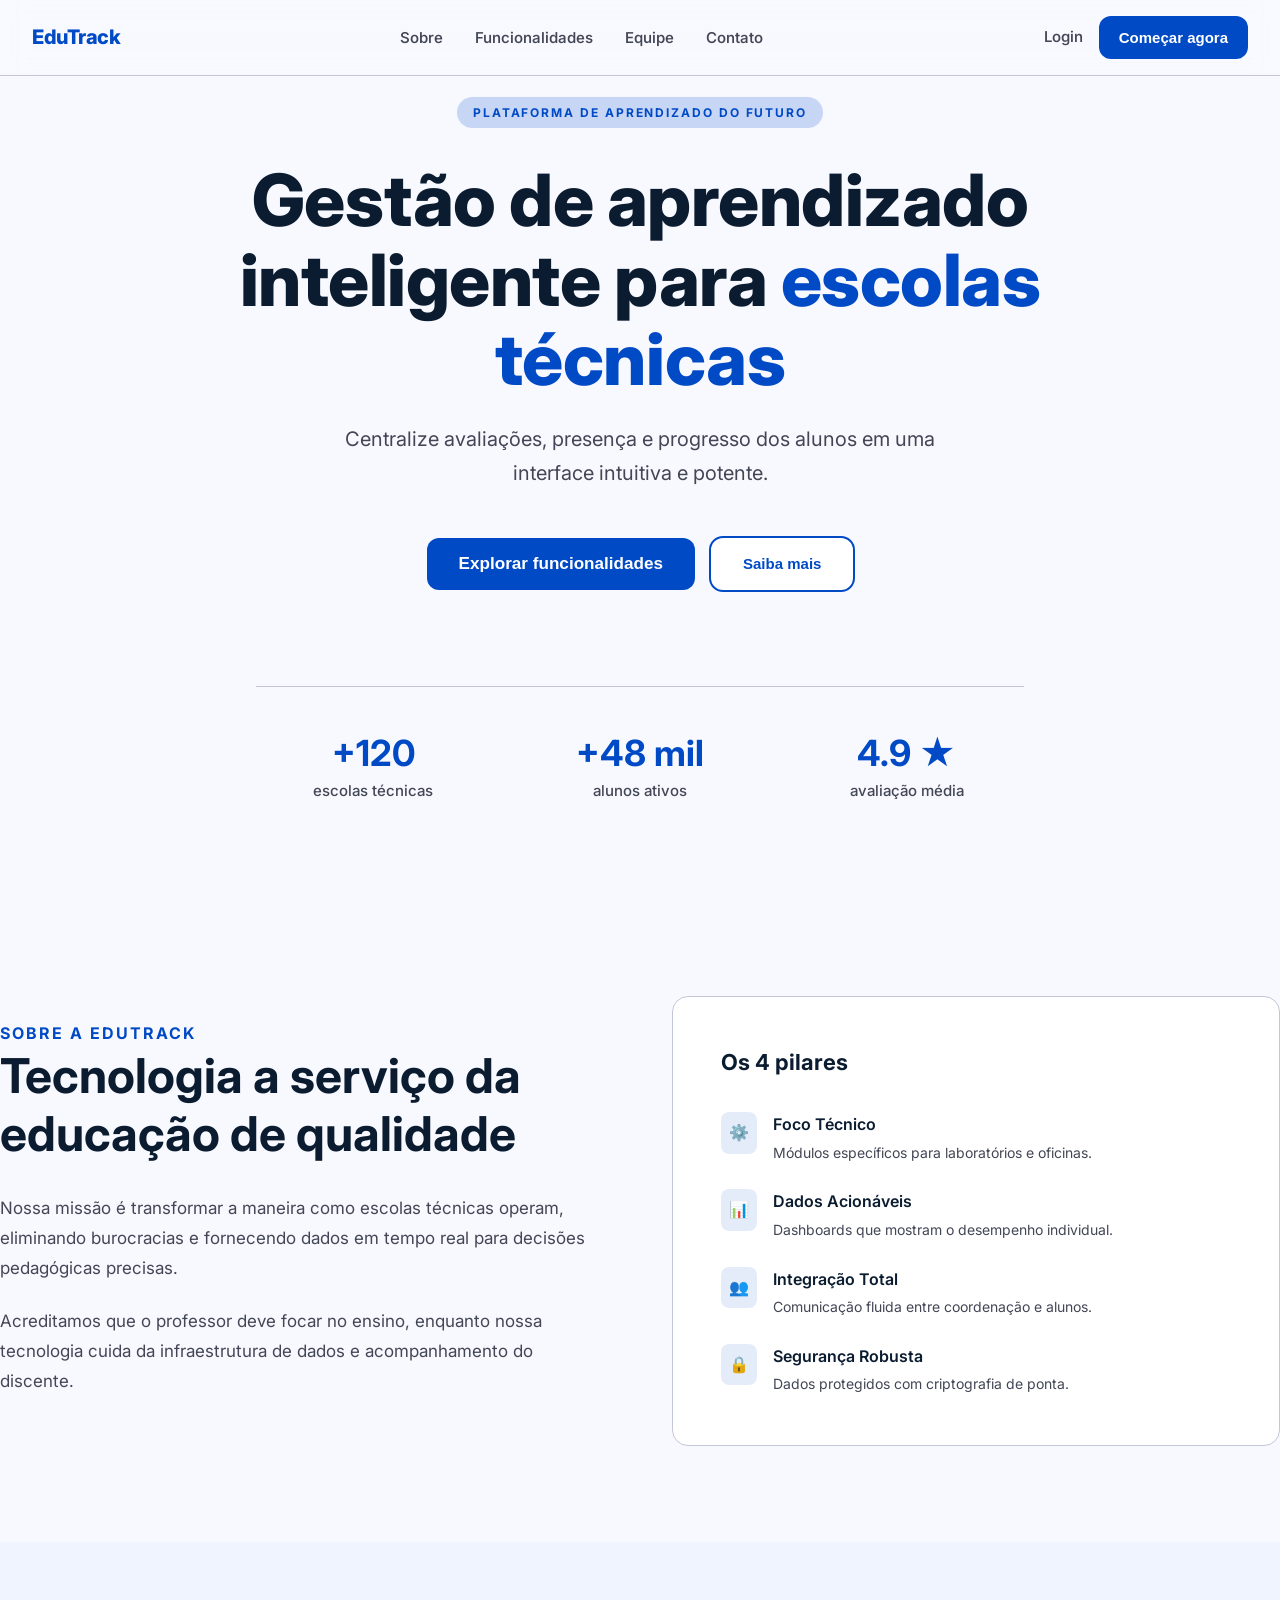
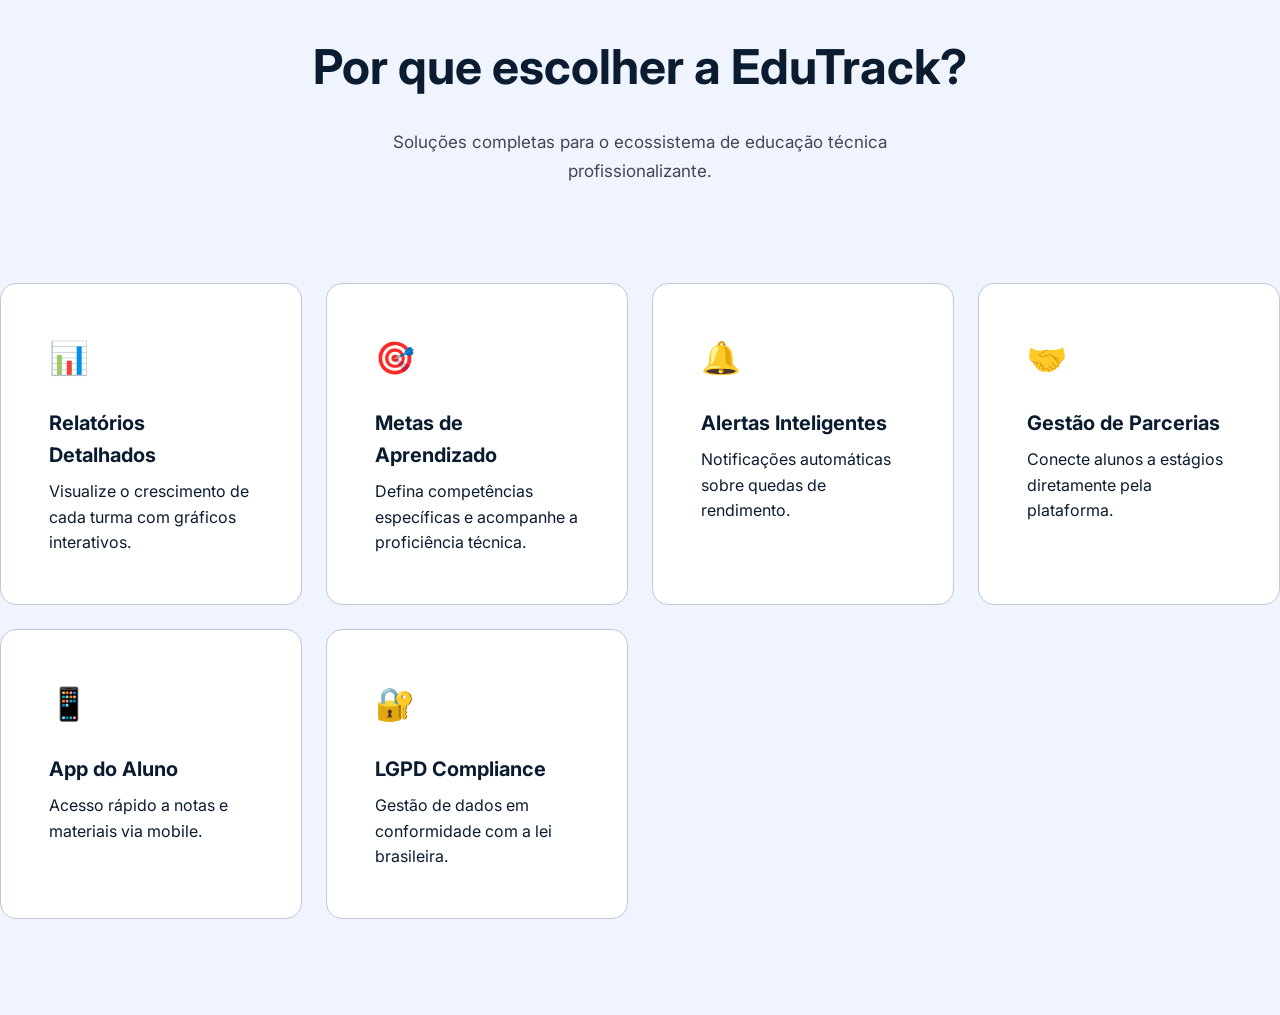
==== Senac-2026/aula_lindingPage/index.html @ ea10cbaa "atulizando e trocando de pasta" ====
<!DOCTYPE html>
<html lang="pt-br">

<head>
    <meta charset="UTF-8">
    <meta name="viewport" content="width=device-width, initial-scale=1.0">

    <link rel="preconnect" href="https://fonts.googleapis.com">
    <link rel="preconnect" href="https://fonts.gstatic.com" crossorigin>
    <link
        href="https://fonts.googleapis.com/css2?family=Inter:ital,opsz,wght@0,14..32,100..900;1,14..32,100..900&family=Roboto:ital,wght@0,100..900;1,100..900&display=swap"
        rel="stylesheet">

    <link rel="stylesheet" href="style.css">


    <title>Landing Page EduTrack</title>
</head>

<body>

    <header class="navbar">
        <nav class="navbar-inner">

            <a href="#" class="navbar-logo">EduTrack</a>

            <ul class="navbar-links">
                <li><a href="#sobre">Sobre</a></li>
                <li><a href="#funcionalidades">Funcionalidades</a></li>
                <li><a href="#equipe">Equipe</a></li>
                <li><a href="#contato">Contato</a></li>
            </ul>

            <div class="navbar-botoes">
                <a href="#login" class="navbar-login-link">Login</a>
                <button class="navbar-button">Começar agora</button>
            </div>



        </nav>
    </header>

    <main>

        <section class="hero">

            <span class="hero-label">Plataforma de aprendizado do futuro</span>
            <h1 class="hero-titulo">
                Gestão de aprendizado inteligente para <span>escolas técnicas</span>
            </h1>
            <p class="hero-subtitulo">
                Centralize avaliações, presença e progresso dos alunos em uma interface intuitiva e potente.
            </p>

            <div class="hero-botoes">
                <button class="btn-funcionalidades">Explorar funcionalidades</button>
                <button class="btn-saiba-mais">Saiba mais</button>
            </div>

            <div class="hero-estatisticas">
                <!-- Primeiro item -->
                <div class="hero-estatisticas-item">
                    <span class="dados-numeros">+120</span>
                    <span class="dados-descricao">escolas técnicas</span>
                </div>
                <!-- Segundo item -->
                <div class="hero-estatisticas-item">
                    <span class="dados-numeros">+48 mil</span>
                    <span class="dados-descricao">alunos ativos</span>
                </div>
                <!-- Terceiro item -->
                <div class="hero-estatisticas-item">
                    <span class="dados-numeros">4.9 ★</span>
                    <span class="dados-descricao">avaliação média</span>
                </div>

            </div>

        </section>

        <section class="sobre">
            <div class="container">

                <div class="sobre-texto">
                    <!-- Início Primeira coluna -> Coluna dos textos -->
                    <span>Sobre a edutrack</span>
                    <h2>
                        Tecnologia a serviço da educação de qualidade
                    </h2>
                    <p class="sobre-paragrafo">
                        Nossa missão é transformar a maneira como escolas técnicas operam, eliminando burocracias e
                        fornecendo dados em tempo real para decisões pedagógicas precisas.
                    </p>

                    <p class="sobre-paragrafo">
                        Acreditamos que o professor deve focar no ensino, enquanto nossa tecnologia cuida da
                        infraestrutura de dados e acompanhamento do discente.
                    </p>
                </div> <!-- Final primeira coluna -->

                <!-- Início Segunda coluna -> Coluna dos pilares -->
                <div class="sobre-pilares">

                    <h3 class="sobre-pilares-titulo">Os 4 pilares</h3>
                    <ul class="pilares-lista">
                        <li class="pilar">
                            <div class="pilar-icone">⚙️</div>
                            <div>
                                <strong class="pilar-titulo">Foco Técnico</strong>
                                <span class="pilar-descricao">Módulos específicos para laboratórios e oficinas.</span>
                            </div>

                        </li>
                        <li class="pilar">
                            <div class="pilar-icone">📊</div>
                            <div>
                                <strong class="pilar-titulo">Dados Acionáveis</strong>
                                <span class="pilar-descricao">Dashboards que mostram o desempenho individual.</span>
                            </div>

                        </li>
                        <li class="pilar">
                            <div class="pilar-icone">👥</div>
                            <div>
                                <strong class="pilar-titulo">Integração Total</strong>
                                <span class="pilar-descricao">Comunicação fluida entre coordenação e alunos.</span>
                            </div>

                        </li>
                        <li class="pilar">
                            <div class="pilar-icone">🔒</div>
                            <div>
                                <strong class="pilar-titulo">Segurança Robusta</strong>
                                <span class="pilar-descricao">Dados protegidos com criptografia de ponta.</span>
                            </div>

                        </li>
                    </ul>

                </div>

            </div>
        </section>

        <section class="solucoes">

            <div class="container">

                <header class="solucoes-header">
                    <h2>Por que escolher a EduTrack?</h2>
                    <p class="solucoes-descricao">Soluções completas para o ecossistema de educação técnica
                        profissionalizante.</p>
                </header>

                <div class="cards-grid">

                    <div class="card">
                        <div class="card-icone">📊</div>
                        <div class="card-titulo">Relatórios Detalhados</div>
                        <p class="card-descricao">Visualize o crescimento de cada turma com gráficos interativos.</p>
                    </div>

                    <div class="card">
                        <div class="card-icone">🎯</div>
                        <div class="card-titulo">Metas de Aprendizado</div>
                        <p class="card-descricao">Defina competências específicas e acompanhe a proficiência técnica.
                        </p>
                    </div>

                    <div class="card">
                        <div class="card-icone">🔔</div>
                        <div class="card-titulo">Alertas Inteligentes</div>
                        <p class="card-descricao">Notificações automáticas sobre quedas de rendimento.</p>
                    </div>

                    <div class="card">
                        <div class="card-icone">🤝</div>
                        <div class="card-titulo">Gestão de Parcerias</div>
                        <p class="card-descricao">Conecte alunos a estágios diretamente pela plataforma.</p>
                    </div>

                    <div class="card">
                        <div class="card-icone">📱</div>
                        <div class="card-titulo">App do Aluno</div>
                        <p class="card-descricao">Acesso rápido a notas e materiais via mobile.</p>
                    </div>

                    <div class="card">
                        <div class="card-icone">🔐</div>
                        <div class="card-titulo">LGPD Compliance</div>
                        <p class="card-descricao">Gestão de dados em conformidade com a lei brasileira.</p>
                    </div>

                </div>


            </div>

        </section>



    </main>


</body>

</html>
---- Senac-2026/aula_lindingPage/style.css ----
/*CSS Reset */

* {
    margin: 0;
    padding: 0;
    box-sizing: border-box;
}

/* Declaração das variáveis CSS (Custom Properties) */

:root {
    /* Cores da Landing Page */ 

    --cor-primaria: #004AC6; 
    --cor-primaria-hover: #003EA8;
    --cor-fundo: #F8F9FF;
    --cor-branca: #FFFFFF;
    --cor-fundo-secundario: #EFF4FF;
    --cor-texto: #0B1C30;
    --cor-texto-suave: #434655;
    --cor-borda: #C3C6D7;

    /* Tipografia */
    --fonte-principal: 'Inter';

    /* Espaçamentos - Medida: rem -> Melhor acessibilidade: respeita configuração do usuário */

    --espaco-xs: 0.5rem;    /* 8px */
    --espaco-sm: 1rem;      /* 16px */
    --espaco-md: 1.5rem;    /* 24px */
    --espaco-lg: 2rem;      /* 32px */ 
    --espaco-xl: 3rem;      /* 48px */
    --espaco-xxl: 6rem;     /* 96px */
    
    /* Bordas arredondadas */ 

    --raio-sm: 0.5rem;
    --raio-md: 0.75rem;
    --raio-lg: 1rem;
   
}

body {
    font-family: var(--fonte-principal);
    background-color: var(--cor-fundo);
    color: var(--cor-texto);
    line-height: 1.6;

}

h2 {
    font-size: clamp(1.75rem, 3rem, 3rem);
    font-weight: 700;
    line-height: 1.2;
    color: var(--cor-texto);
    margin-bottom: var(--espaco-lg);
}

.navbar {
    /*Fixa o elemento na tela */
    position: fixed;
    top: 0;
    left: 0;
    width: 100%;
    z-index:99999; /* Posicionamento dos itens em camada: FRENTE - SOBREPOSTO */
    backdrop-filter: blur(12px); /* Efeito de vidro opaco */
    border-bottom: 1px solid var(--cor-borda);


}

.navbar-inner {
    display: flex;
    justify-content: space-between;
    align-items: center;
    max-width: 1280px;
    margin: 0 auto; /* Centraliza o elemento horizontalmente */
    padding: var(--espaco-sm) var(--espaco-lg);

}

.navbar-logo {
    font-size: 1.25rem;
    font-weight: 800;
    color: var(--cor-primaria);
    text-decoration: none;
    letter-spacing: -0.03rem;
}

.navbar-links {
    display: flex;
    list-style: none;
    gap: var(--espaco-lg);
}

.navbar-links a {
    text-decoration: none;
    color: var(--cor-texto-suave);
    font-size: 0.9375rem;
    font-weight: 550;
    
}
/* Comportamento quando o mouse passa por cima */
.navbar-links a:hover {
    color: var(--cor-primaria);
}

.navbar-botoes {
    display: flex;
    align-items: center;
    gap: var(--espaco-sm);
}

.navbar-button {
    background-color: var(--cor-primaria);
    border: none;
    color: var(--cor-branca);
    font-size: 0.9375rem;
    font-weight: 700;
    padding: 0.8rem 1.25rem;
    border-radius: var(--raio-md);
    cursor: pointer; /* Mãozinha aparecendo no botão */
    transition: all 0.15s ease;

}
/* Dentro do hover só adicionamos o que será alterado */
.navbar-button:hover {
    background-color: var(--cor-primaria-hover);
    transform: scale(1.05);
}

.navbar-login-link {
    text-decoration: none;
    color: var(--cor-texto-suave);
    font-weight: 550;
    font-size: 0.9375rem;

}

.navbar-login-link:hover {
    color: var(--cor-primaria-hover);
}

.hero {
    /* vh = viewport height. 100vh = altura total da janela */
    min-height: 100vh;
    display: flex;
    flex-direction: column;
    align-items: center;
    justify-content: center;
    padding: var(--espaco-lg) var(--espaco-xxl) ;

}

.hero-label {
    display: inline-block;
    /* background-color: #0049c638 ; */
    background-color: color-mix(in srgb, var(--cor-primaria) 20%, transparent);
    text-transform: uppercase;
    color: var(--cor-primaria);
    font-size: 0.75rem;
    font-weight: 700;
    letter-spacing: 0.12rem;
    padding: 0.375rem 1rem;
    border-radius: var(--raio-lg);
    margin-bottom: var(--espaco-lg);

}

.hero-titulo {
    /* clamp(mínimo, ideal, máximo) significa:
        - Nunca menor que "mínimo" - em telas pequenas
        - Tamanho ideal
        - Nunca maior que "máximo" - em telas grandes
    */
    font-size: clamp(2.5rem, 5.7rem, 4.5rem);
    font-weight: 800;
    line-height: 1.1;
    letter-spacing: -0.03rem;
    color: var(--cor-texto);
    max-width: 56rem;
    text-align: center;
    margin-bottom: var(--espaco-md);

}

.hero-titulo span {
    color: var(--cor-primaria);
}

.hero-subtitulo {
    font-size: clamp(1rem, 1.875rem, 1.25rem);
    color: var(--cor-texto-suave);
    max-width: 42rem;
    line-height: 1.7;
    margin-bottom: var(--espaco-xl);
    text-align: center;
}

.hero-botoes {
    display: flex;
    gap: var(--espaco-sm);
    margin-bottom: var(--espaco-xxl);
}

.btn-funcionalidades {
    background-color: var(--cor-primaria);
    border: none;
    color: var(--cor-branca);
    font-size: 1.07rem;
    font-weight: 700;
    padding: 1rem 2rem;
    border-radius: var(--raio-md);
    cursor: pointer; /* Mãozinha aparecendo no botão */
    transition: all 0.15s ease;

}

.btn-funcionalidades:hover  {
    background-color: var(--cor-primaria-hover);
    transform: scale(1.05);
}

.btn-saiba-mais {
    background-color: var(--cor-branca);
    border: none;
    outline: 2px solid var(--cor-primaria) ;
    color: var(--cor-primaria);
    font-size: 0.9375rem;
    font-weight: 700;
    padding: 1rem 2rem;
    border-radius: var(--raio-md);
    cursor: pointer; /* Mãozinha aparecendo no botão */
    transition: all 0.15s ease;

}

.btn-saiba-mais:hover  {
    transform: scale(1.05);
}

.hero-estatisticas {
    display: grid;
    grid-template-columns: repeat(3, 1fr);
    gap: var(--espaco-lg);
    width: 100%;
    max-width: 48rem;
    padding-top: var(--espaco-xl);
    border-top: 1px solid var(--cor-borda);

}

.hero-estatisticas-item {
    display: flex;
    flex-direction: column;
    align-items: center;
    gap: var(--espaco-xs);
}

.dados-numeros {
    font-size: 2.25rem;
    color: var(--cor-primaria);
    font-weight: 700;
    line-height: 1;
}

.dados-descricao {
    font-size: 0.9375rem;
    color: var(--cor-texto-suave);
    font-weight: 500;
}


.sobre {
    padding: var(--espaco-xxl) 0;
}

.sobre .container {
    display: grid;
    grid-template-columns: 1fr 1fr;
    /* 1fr 1fr -> Duas colunas de tamanhos iguais */
    gap: 4rem;
    align-items: center;
    max-width: 1280px;
    margin: 0 auto;
 
    
}

.sobre-texto span {
    text-transform: uppercase;
    color: var(--cor-primaria);
    font-weight: 700;
    letter-spacing: 2px;
    margin-bottom: var(--espaco-sm);
}

.sobre-paragrafo {
    font-size: 1.0625rem;
    color: var(--cor-texto-suave);
    line-height: 1.75;
    margin-bottom: var(--espaco-md);
}

.sobre-pilares {
    background-color: var(--cor-branca);
    border: 1px solid var(--cor-borda);
    border-radius: var(--raio-lg);
    padding: var(--espaco-xl);
}

.sobre-pilares-titulo {
    font-size: 1.375rem;
    font-weight: 700;
    color: var(--cor-texto);
    margin-bottom: var(--espaco-lg);

}

.pilares-lista {
    list-style: none;
    display: flex;
    flex-direction: column;
    gap: var(--espaco-md);
}

.pilar {
    display: flex;
    align-items: start;
    gap: var(--espaco-sm);

}

.pilar-icone {
    background-color: color-mix(in srgb, var(--cor-primaria) 10%, transparent);
    padding: var(--espaco-xs);
    border-radius: var(--raio-sm);
    /*Comentário*/
}

.pilar-titulo {
    display: block;
    font-weight: 600;
    color: var(--cor-texto);
    margin-bottom: 2px;
}

.pilar-descricao {
    font-size: 0.875rem;
    color: var(--cor-texto-suave);
    line-height: 1.5;
}

/* SOLUÇÕES ===================================== */

.solucoes {
    background-color: var(--cor-fundo-secundario);
    padding: var(--espaco-xxl) 0;
}

.solucoes .container {
    max-width: 1280px;
    margin: 0 auto;
}

.solucoes-header {
    text-align: center;
    margin-bottom: var(--espaco-xxl);

}

.solucoes-descricao {
    text-align: center;
    font-size: 1.0625rem;
    color: var(--cor-texto-suave);
    line-height: 1.75;
    margin: 0 auto;
    max-width: 38rem;
}

.cards-grid {
    display: grid;
    /*auto-fill: o grid cria quantas colunas couberem */
    /*minmax(300px, 1fr): cada coluna tem no mínimo 300px e no máximo 1fr(distribui no espaço restante) */
    grid-template-columns: repeat(auto-fill, minmax(300px, 1fr));
    gap: var(--espaco-md);
}

.card{
    background-color: var(--cor-branca);
    border: 1px solid var(--cor-borda);
    border-radius: var(--raio-lg);
    padding: var(--espaco-xl);
    transition: transform 0.2s ease;
}

.card:hover{
    transform: translate(-6px);
    box-shadow: 0px 12px 40px #00000020;

}

.card-icone{
    font-size: 2rem;
    font-weight: 700;
    margin-bottom: var(--espaco-md);
}

.card-titulo{
    font-size: 1.25rem;
    font-weight: 700;
    color: var(--cor-texto);
    margin-bottom: var(--espaco-xs);
}

.Card-descricao{
    font-size: 0.9375rem;
    color: var(--cor-texto);
    line-height: 1.7;
}
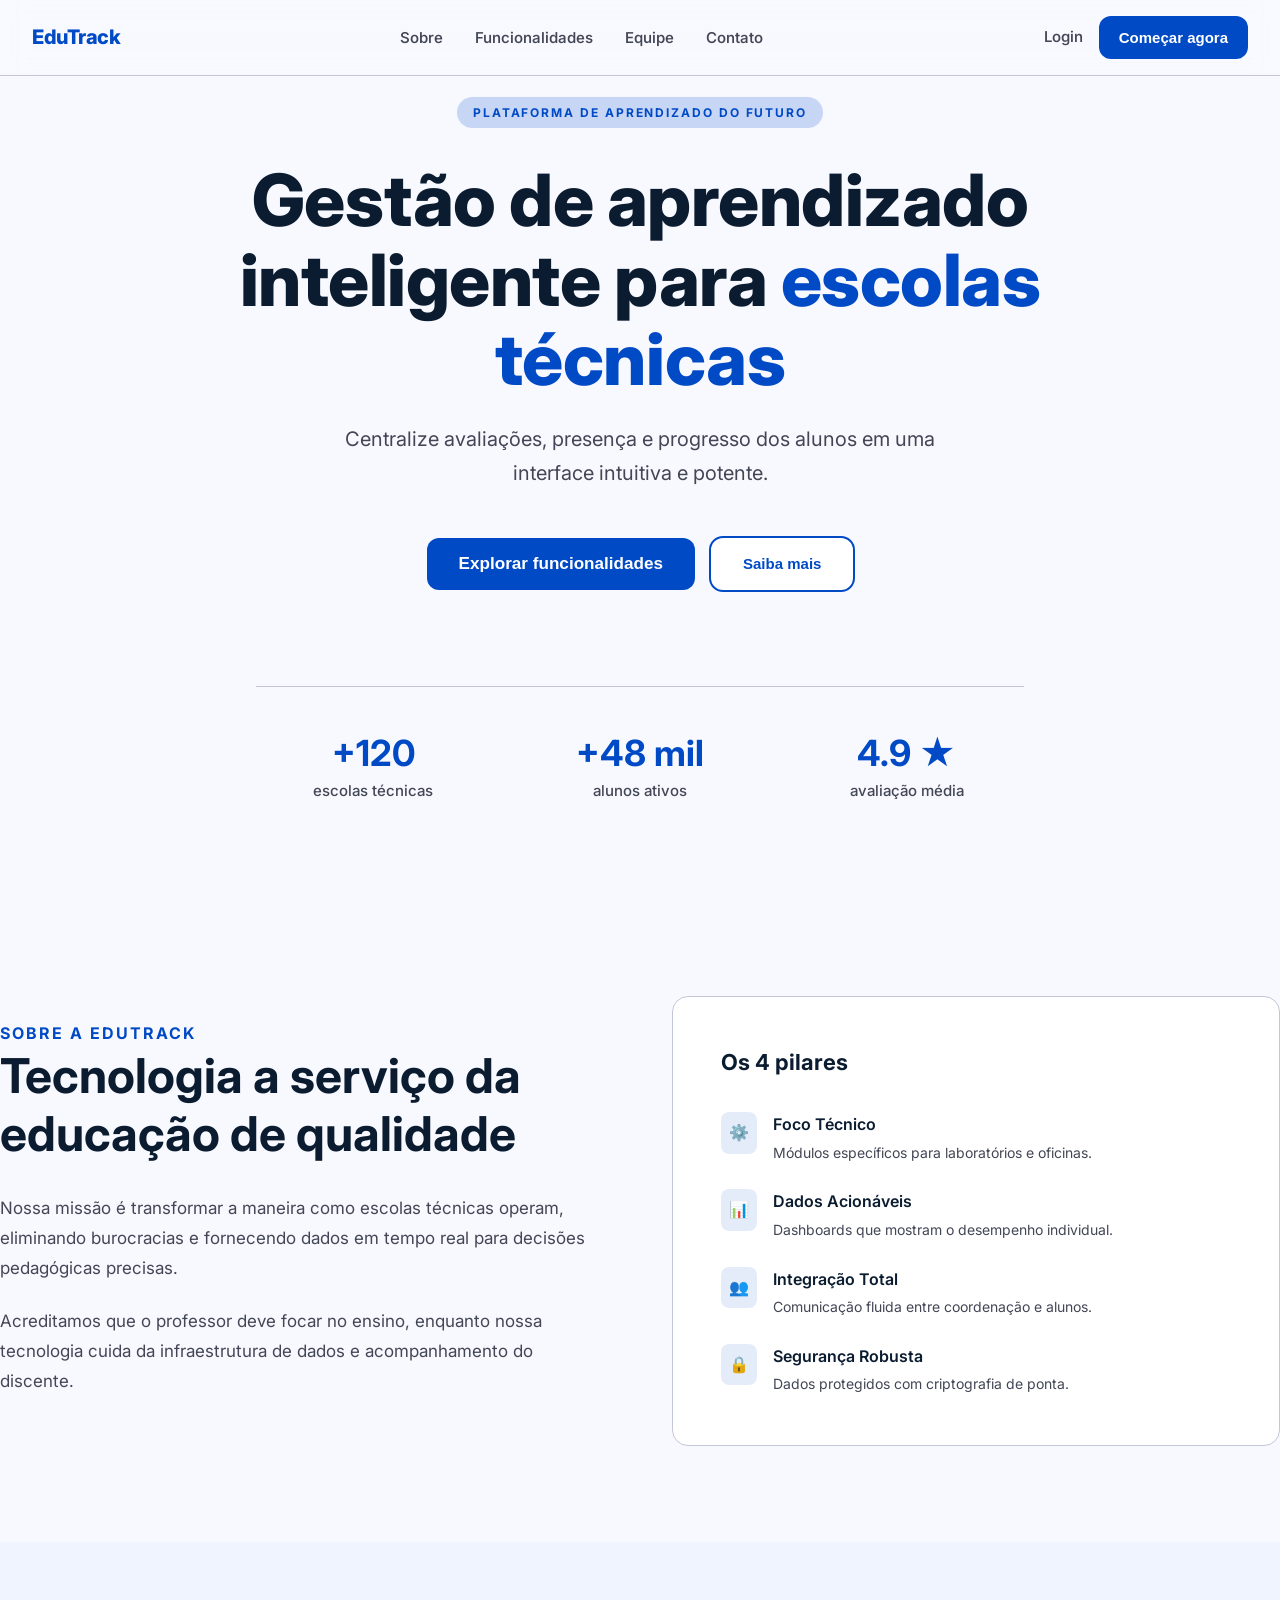
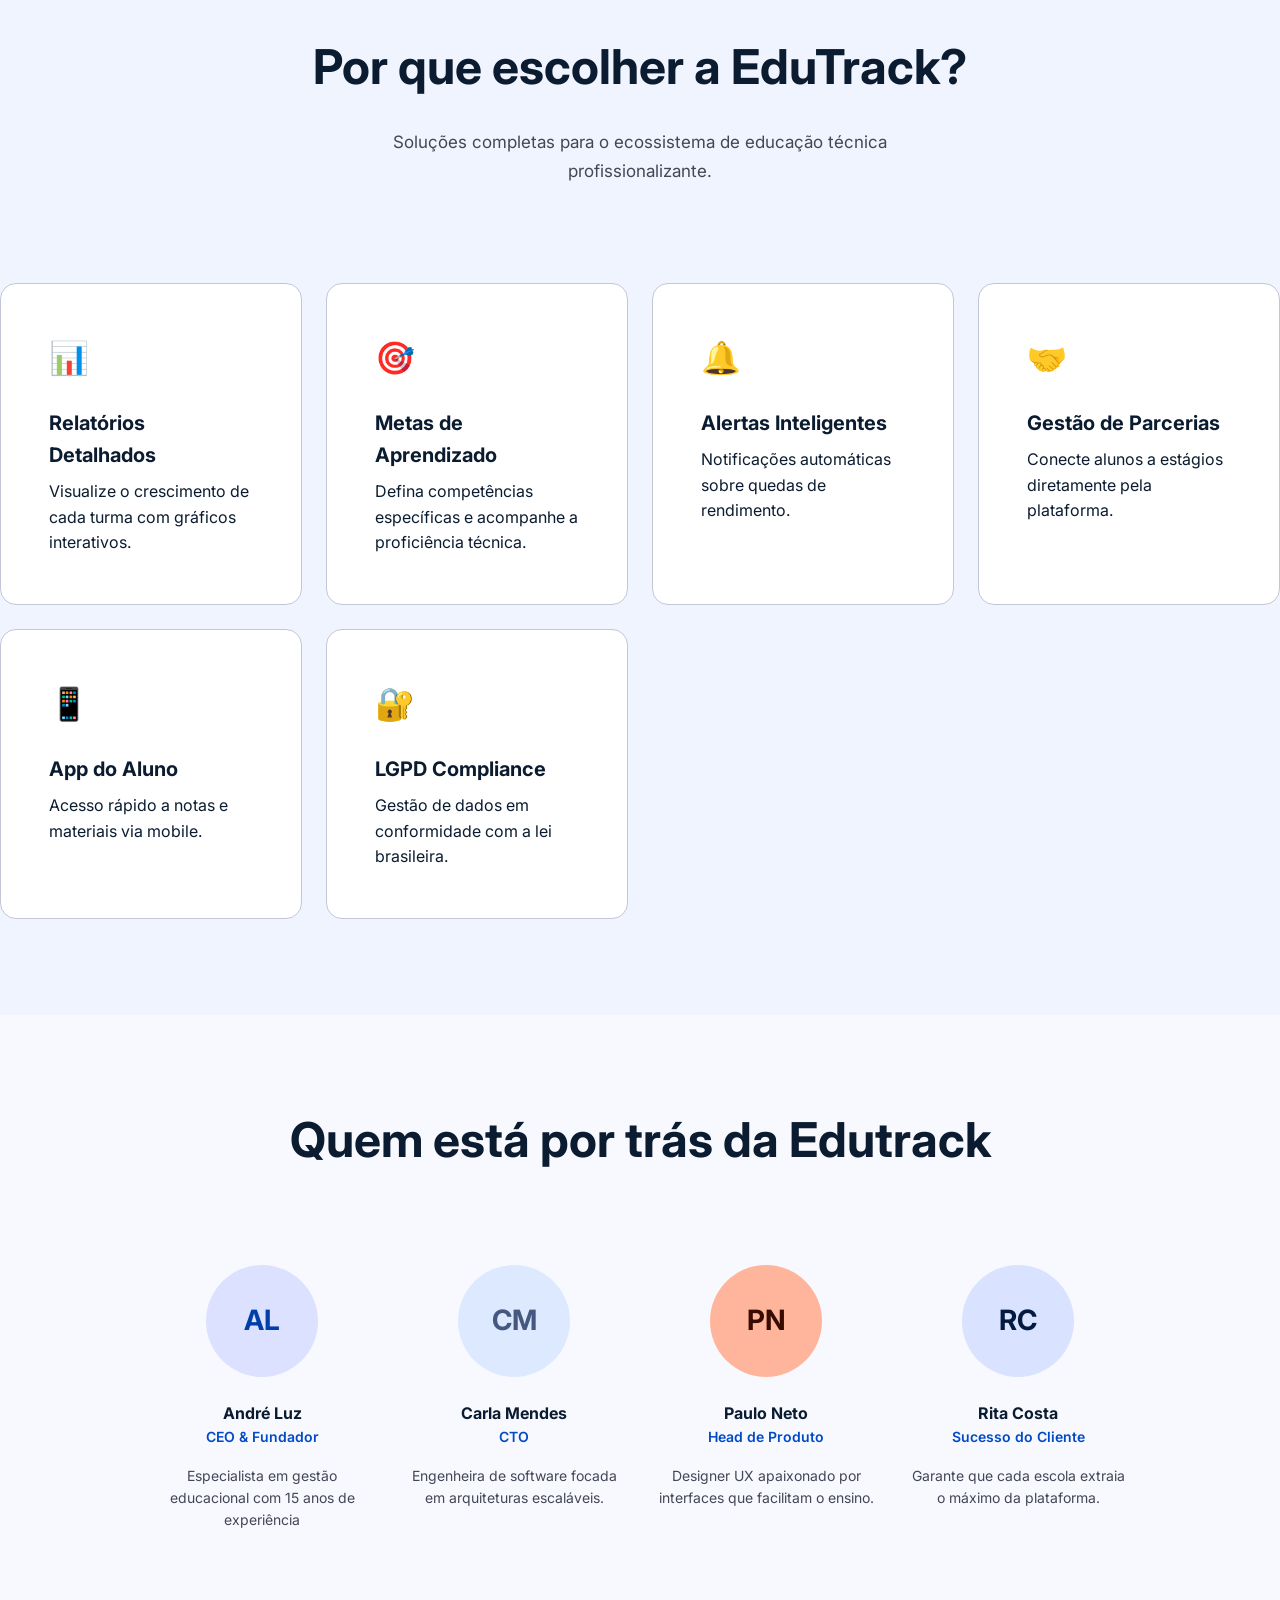
==== commit cb1c7bb5: "atualizando" ====
--- a/Senac-2026/aula_lindingPage/index.html
+++ b/Senac-2026/aula_lindingPage/index.html
@@ -198,7 +198,70 @@
             </div>
 
         </section>
-
+    
+        <!--section equipe-->
+        <section class="equipe">
+
+            <div class="container-equipe">
+                <h2>Quem está por trás da Edutrack</h2>
+
+                <div class="dados-equipe">
+
+
+                    <div class="membro-equipe">
+
+                    <div class="avatar" style="background-color: #dbe1ff; color: #003ea8">AL</div>
+                    <h4>André Luz</h4>
+                    <span class=" membro-cargo">CEO & Fundador</span>
+                    <p class="membro-descricao">Especialista em gestão educacional com 15 anos de experiência</p>
+
+
+
+                    </div>
+
+                    <div class="membro-equipe">
+
+                    <div class="avatar" style="background-color: #dce9ff; color: #465780;">CM</div>
+                    <h4>Carla Mendes</h4>
+                    <span class=" membro-cargo">CTO</span>
+                    <p class="membro-descricao">Engenheira de software focada em arquiteturas escaláveis.</p>
+
+
+
+                    </div>
+
+                    <div class="membro-equipe">
+
+                    <div class="avatar" style="background-color: #ffb59c; color: #380c00;">PN</div>
+                    <h4>Paulo Neto</h4>
+                    <span class=" membro-cargo">Head de Produto</span>
+                    <p class="membro-descricao">Designer UX apaixonado por interfaces que facilitam o ensino.</p>
+
+
+
+                    </div>
+
+                    <div class="membro-equipe">
+
+                    <div class="avatar" style="background-color: #d9e2ff; color: #051a40 ;">RC</div>
+                    <h4>Rita Costa</h4>
+                    <span class=" membro-cargo">Sucesso do Cliente</span>
+                    <p class="membro-descricao">Garante que cada escola extraia o máximo da plataforma.</p>
+
+
+
+                    </div>
+
+                </div>
+
+
+            </div>
+
+
+
+
+
+        </section>
 
 
     </main>
--- a/Senac-2026/aula_lindingPage/style.css
+++ b/Senac-2026/aula_lindingPage/style.css
@@ -417,4 +417,63 @@
     font-size: 0.9375rem;
     color: var(--cor-texto);
     line-height: 1.7;
-}+}
+/*EQUIPE*/
+
+.equipe{
+    padding: var(--espaco-xxl);
+}
+.container-equipe {
+    max-width: 1280px;
+    width: 100%;
+    margin: 0 auto;
+    text-align: center;
+}
+
+.dados-equipe{
+    display: flex;
+    justify-content: center;
+    gap: var(--espaco-lg);
+    margin-top: var(--espaco-xxl);
+    align-items: start;
+}
+.membro-equipe {
+    width: 100%;
+    max-width: 220px;
+    display: flex;
+    flex-direction: column;
+    align-items: center;
+    justify-content: center;
+
+}
+
+.avatar{
+    width: 112px;
+    height: 112px;
+    display: flex;
+    justify-content: center;
+    align-items: center;
+    font-size: 1.75rem;
+    font-weight: 700;
+    border-radius: 50%;
+    margin-bottom: var(--espaco-md);
+
+
+}
+.membro-cargo{
+    font-size: 0.875rem;
+    font-weight: 600;
+    color: var(--cor-primaria);
+    margin-bottom: var(--espaco-sm);
+
+}
+.membro-descricao{
+    font-size: 0.875rem;
+    color: var(--cor-texto-suave);
+
+
+}
+
+
+
+
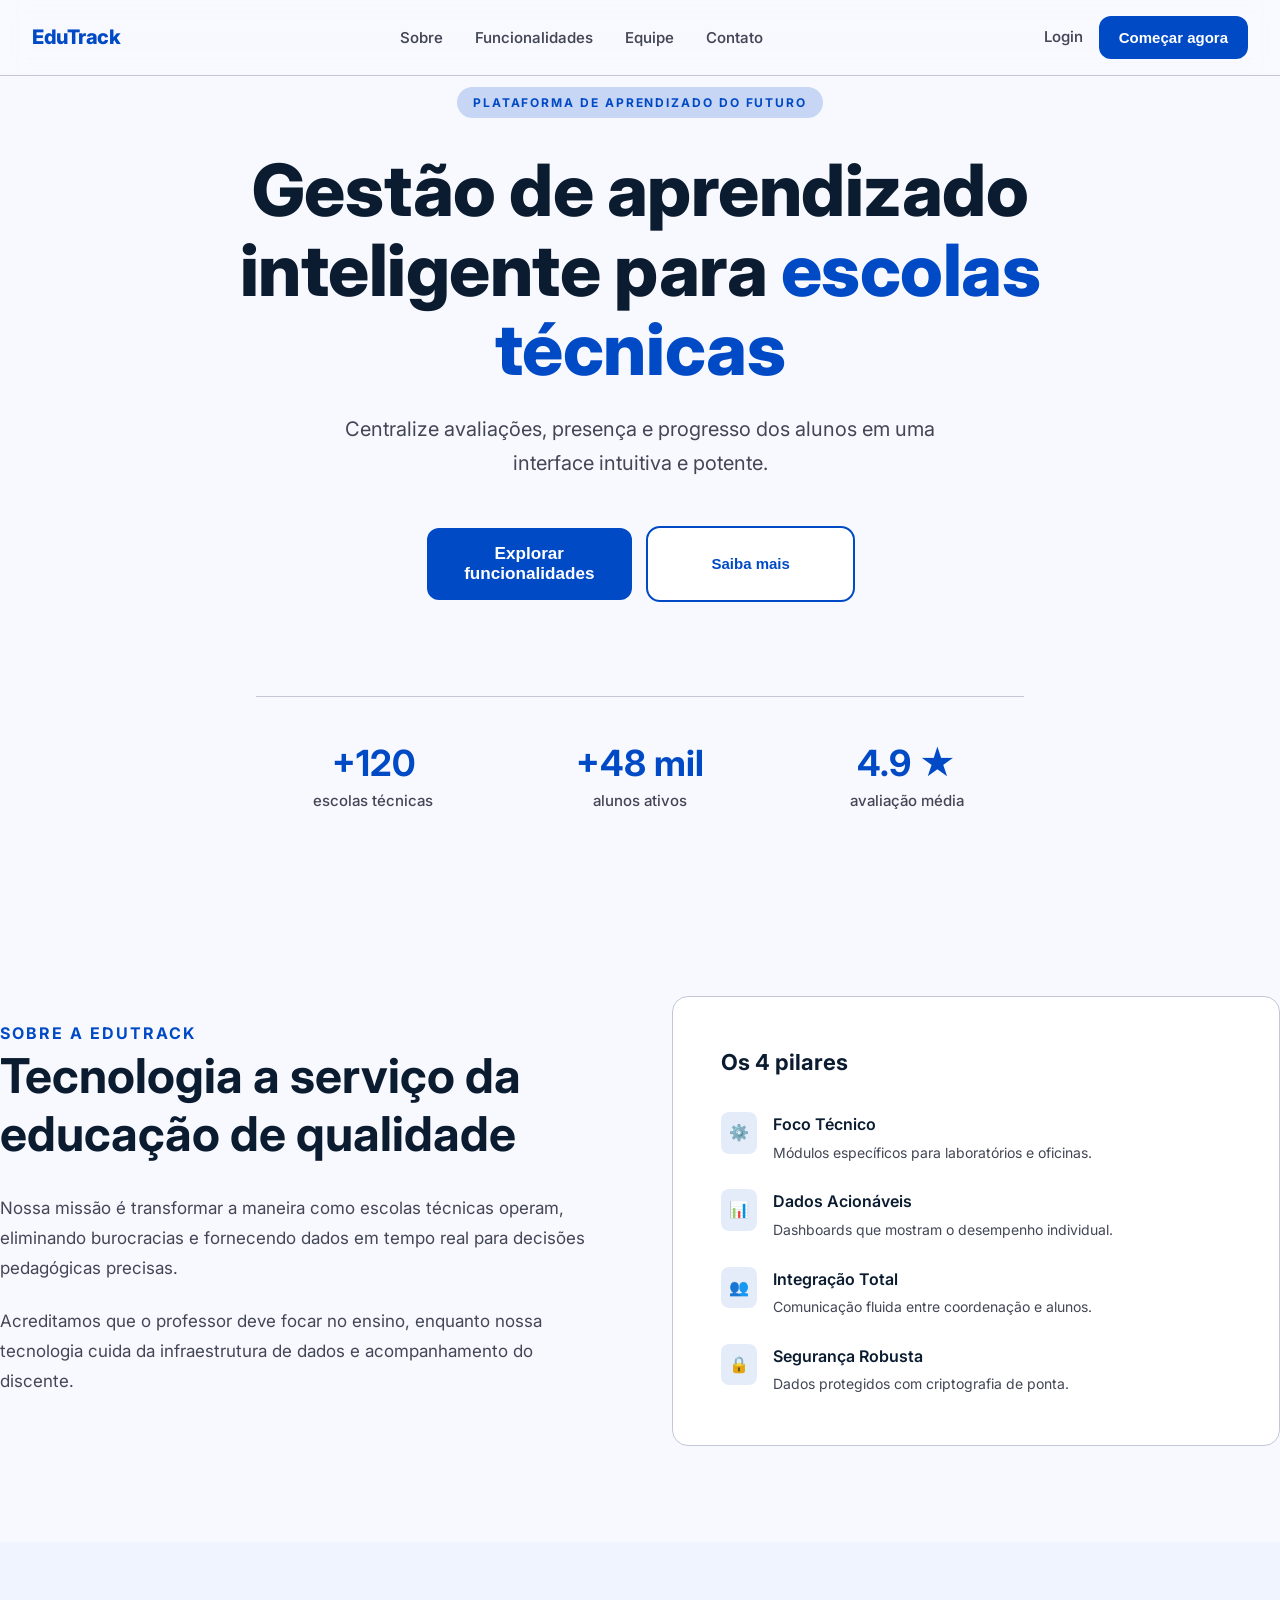
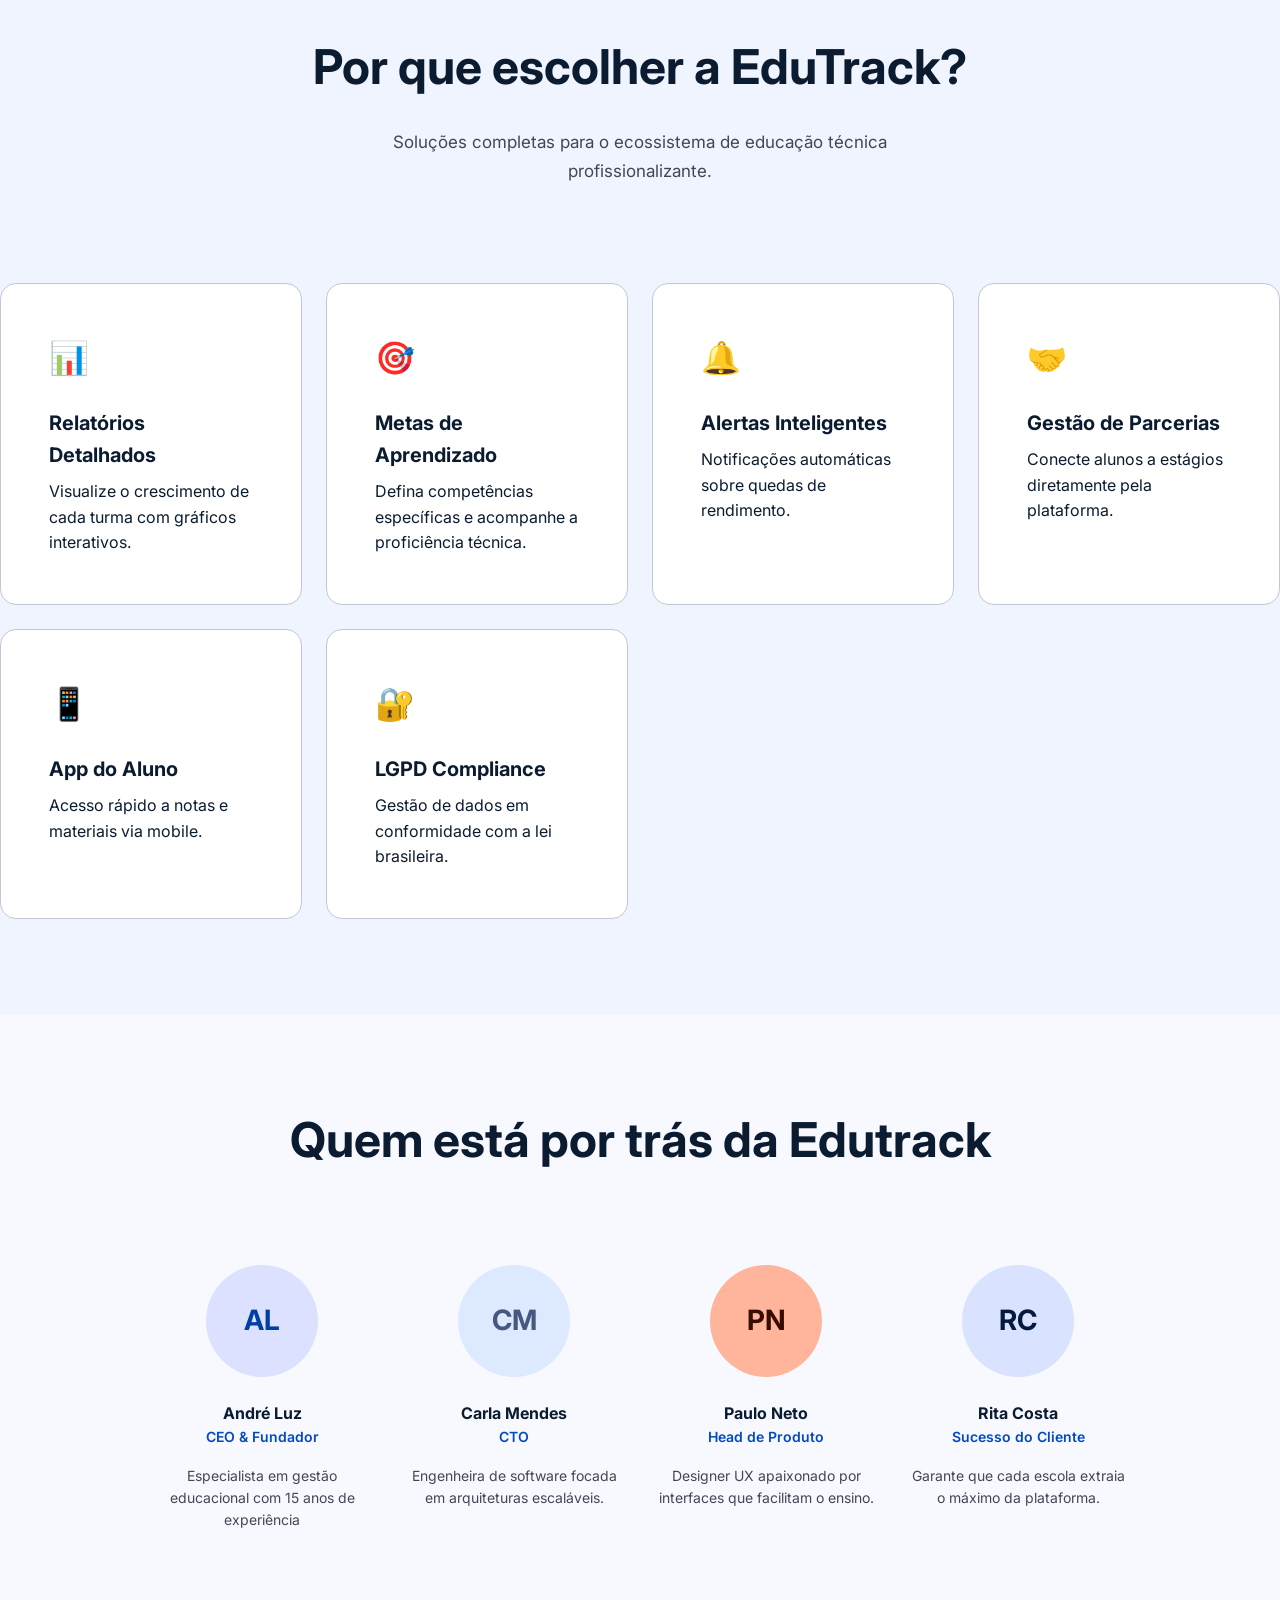
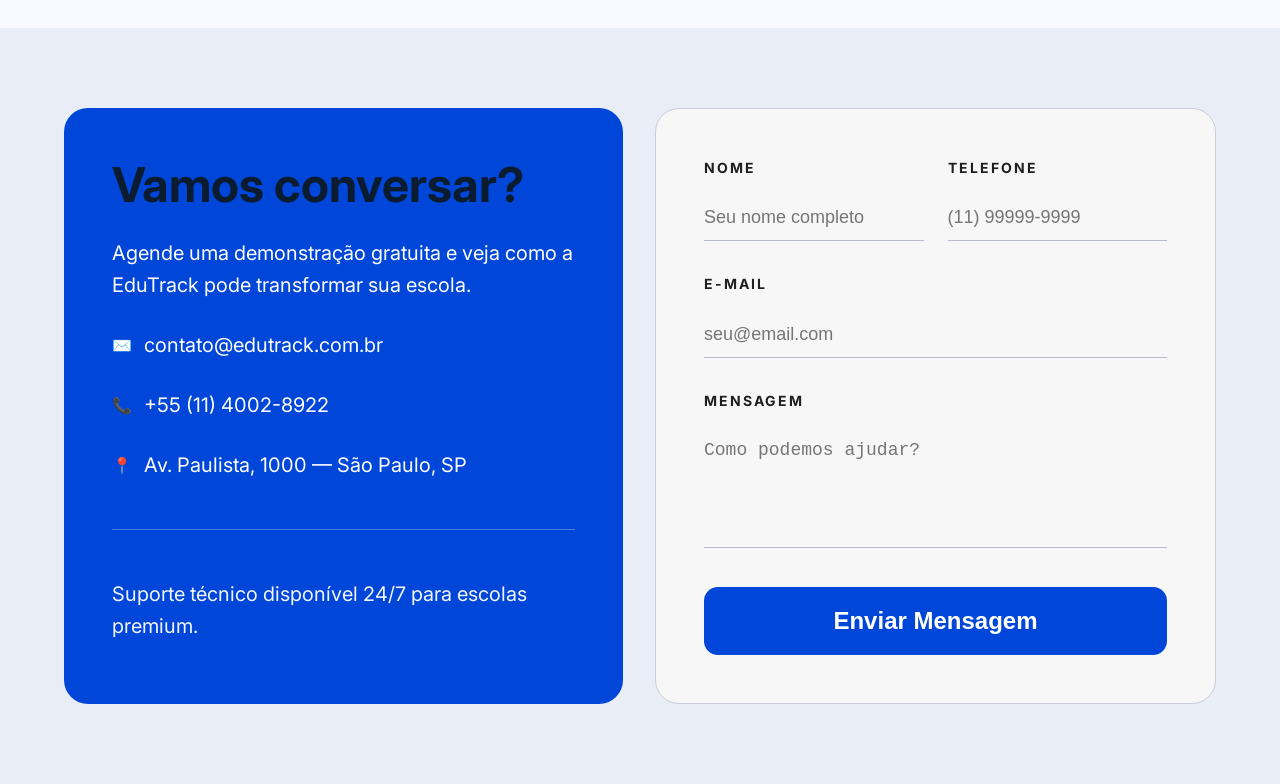
==== commit b05269d3: "Ajuste de Links" ====
--- a/Senac-2026/aula_lindingPage/index.html
+++ b/Senac-2026/aula_lindingPage/index.html
@@ -266,6 +266,75 @@
 
     </main>
 
+    <!-- SEÇÃO CONTATO -->
+<section class="contato">
+  <div class="contato-container">
+
+    <!-- LADO ESQUERDO -->
+    <div class="contato-info">
+      <h2>Vamos conversar?</h2>
+
+      <p>
+        Agende uma demonstração gratuita e veja como a EduTrack
+        pode transformar sua escola.
+      </p>
+
+      <div class="info-item">
+        <span>✉️</span>
+        <a href="#">contato@edutrack.com.br</a>
+      </div>
+
+      <div class="info-item">
+        <span>📞</span>
+        <p>+55 (11) 4002-8922</p>
+      </div>
+
+      <div class="info-item">
+        <span>📍</span>
+        <p>Av. Paulista, 1000 — São Paulo, SP</p>
+      </div>
+
+      <div class="linha"></div>
+
+      <p class="suporte">
+        Suporte técnico disponível 24/7 para escolas premium.
+      </p>
+    </div>
+
+    <!-- FORMULÁRIO -->
+    <div class="contato-form">
+      <form>
+
+        <div class="duplo">
+          <div class="campo">
+            <label>NOME</label>
+            <input type="text" placeholder="Seu nome completo">
+          </div>
+
+          <div class="campo">
+            <label>TELEFONE</label>
+            <input type="text" placeholder="(11) 99999-9999">
+          </div>
+        </div>
+
+        <div class="campo">
+          <label>E-MAIL</label>
+          <input type="email" placeholder="seu@email.com">
+        </div>
+
+        <div class="campo">
+          <label>MENSAGEM</label>
+          <textarea placeholder="Como podemos ajudar?"></textarea>
+        </div>
+
+        <button type="submit">Enviar Mensagem</button>
+
+      </form>
+    </div>
+
+  </div>
+</section>
+
 
 </body>
 
--- a/Senac-2026/aula_lindingPage/style.css
+++ b/Senac-2026/aula_lindingPage/style.css
@@ -457,7 +457,14 @@
     font-weight: 700;
     border-radius: 50%;
     margin-bottom: var(--espaco-md);
-
+    transition: ease 0.3s;
+
+
+}
+
+.avatar-hover{
+    transform: scale(1.2);
+    transition: ease 0.2s;
 
 }
 .membro-cargo{
@@ -474,6 +481,137 @@
 
 }
 
-
-
-
+/* CONTATO */
+.contato {
+  background: #e9edf5;
+  padding: 80px 5%;
+}
+
+.contato-container {
+  display: flex;
+  gap: 32px;
+  align-items: stretch;
+}
+
+/* ESQUERDA */
+.contato-info {
+  flex: 1;
+  background: #0047d9;
+  color: #fff;
+  padding: 48px;
+  border-radius: 24px;
+}
+
+.contato-info h2 {
+  font-size: 48px;
+  margin-bottom: 24px;
+  font-weight: 700;
+}
+
+.contato-info p {
+  font-size: 20px;
+  line-height: 1.6;
+}
+
+.info-item {
+  display: flex;
+  align-items: center;
+  gap: 12px;
+  margin-top: 28px;
+}
+
+.info-item a,
+.info-item p {
+  color: #fff;
+  text-decoration: none;
+  font-size: 20px;
+}
+
+.linha {
+  width: 100%;
+  height: 1px;
+  background: rgba(255,255,255,0.3);
+  margin: 48px 0;
+}
+
+.suporte {
+  font-size: 18px;
+  opacity: 0.95;
+}
+
+/* DIREITA */
+.contato-form {
+  flex: 1;
+  background: #f7f7f7;
+  padding: 48px;
+  border-radius: 24px;
+  border: 1px solid #c9ced8;
+}
+
+.duplo {
+  display: flex;
+  gap: 24px;
+}
+
+.campo {
+  width: 100%;
+  margin-bottom: 32px;
+}
+
+.campo label {
+  display: block;
+  font-size: 14px;
+  font-weight: 700;
+  letter-spacing: 2px;
+  margin-bottom: 16px;
+  color: #1f1f1f;
+}
+
+.campo input,
+.campo textarea {
+  width: 100%;
+  border: none;
+  border-bottom: 1px solid #b6bcc8;
+  background: transparent;
+  padding: 12px 0;
+  font-size: 18px;
+  outline: none;
+}
+
+.campo textarea {
+  resize: none;
+  height: 120px;
+}
+
+button {
+  width: 100%;
+  border: none;
+  background: #0047d9;
+  color: #fff;
+  padding: 20px;
+  border-radius: 14px;
+  font-size: 24px;
+  font-weight: 700;
+  cursor: pointer;
+  transition: 0.3s;
+}
+
+button:hover {
+  background: #0038ad;
+}
+
+/* RESPONSIVO */
+@media (max-width: 900px) {
+  .contato-container {
+    flex-direction: column;
+  }
+
+  .duplo {
+    flex-direction: column;
+  }
+}
+
+
+
+
+
